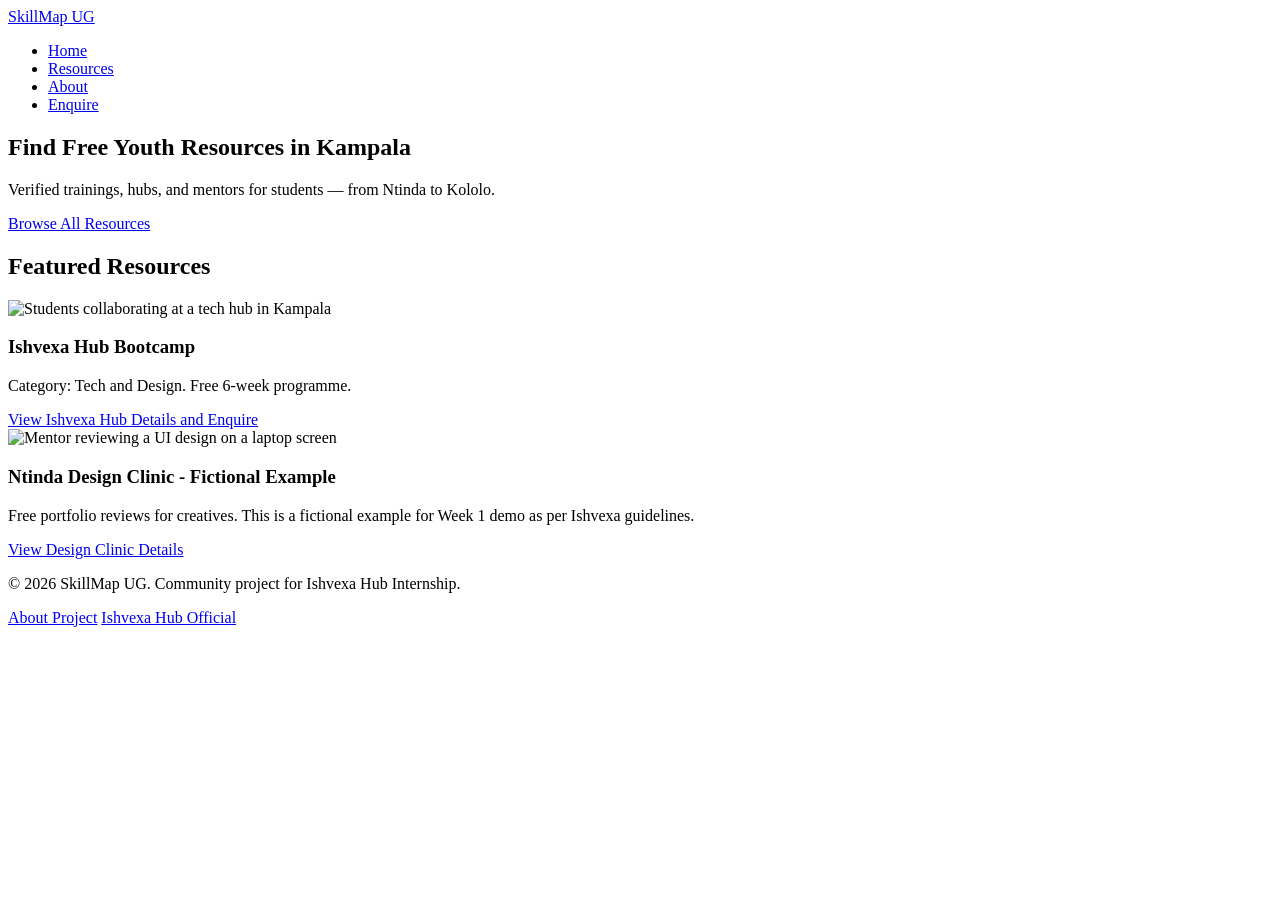
==== index.html @ 2cf6c888 "feat: Week 1 - semantic home page, README, wireframes, asset log" ====
<!DOCTYPE html>
<html lang="en">
<head>
  <meta charset="UTF-8">
  <meta name="viewport" content="width=device-width, initial-scale=1.0">
  <title>SkillMap UG - Free Youth Resources in Kampala</title>
</head>
<body>
  <header>
    <nav aria-label="Main Navigation">
      <a href="/">SkillMap UG</a>
      <ul>
        <li><a href="/">Home</a></li>
        <li><a href="#resources">Resources</a></li>
        <li><a href="about.html">About</a></li>
        <li><a href="enquire.html">Enquire</a></li>
      </ul>
    </nav>
  </header>

  <main>
    <section>
      <h1>Find Free Youth Resources in Kampala</h1>
      <p>Verified trainings, hubs, and mentors for students — from Ntinda to Kololo.</p>
      <a href="#resources">Browse All Resources</a>
    </section>

    <section id="resources">
      <h2>Featured Resources</h2>
      
      <article>
        <img src="assets/ishvexa-placeholder.jpg" alt="Students collaborating at a tech hub in Kampala">
        <h3>Ishvexa Hub Bootcamp</h3>
        <p>Category: Tech and Design. Free 6-week programme.</p>
        <a href="resources/ishvexa-hub.html">View Ishvexa Hub Details and Enquire</a>
      </article>

      <article>
        <img src="assets/design-clinic.jpg" alt="Mentor reviewing a UI design on a laptop screen">
        <h3>Ntinda Design Clinic - Fictional Example</h3>
        <p>Free portfolio reviews for creatives. This is a fictional example for Week 1 demo as per Ishvexa guidelines.</p>
        <a href="resources/design-clinic.html">View Design Clinic Details</a>
      </article>
    </section>
  </main>

  <footer>
    <p>&copy; 2026 SkillMap UG. Community project for Ishvexa Hub Internship.</p>
    <nav aria-label="Footer">
      <a href="about.html">About Project</a>
      <a href="https://ishvexa.com">Ishvexa Hub Official</a>
    </nav>
  </footer>
</body>
</html>
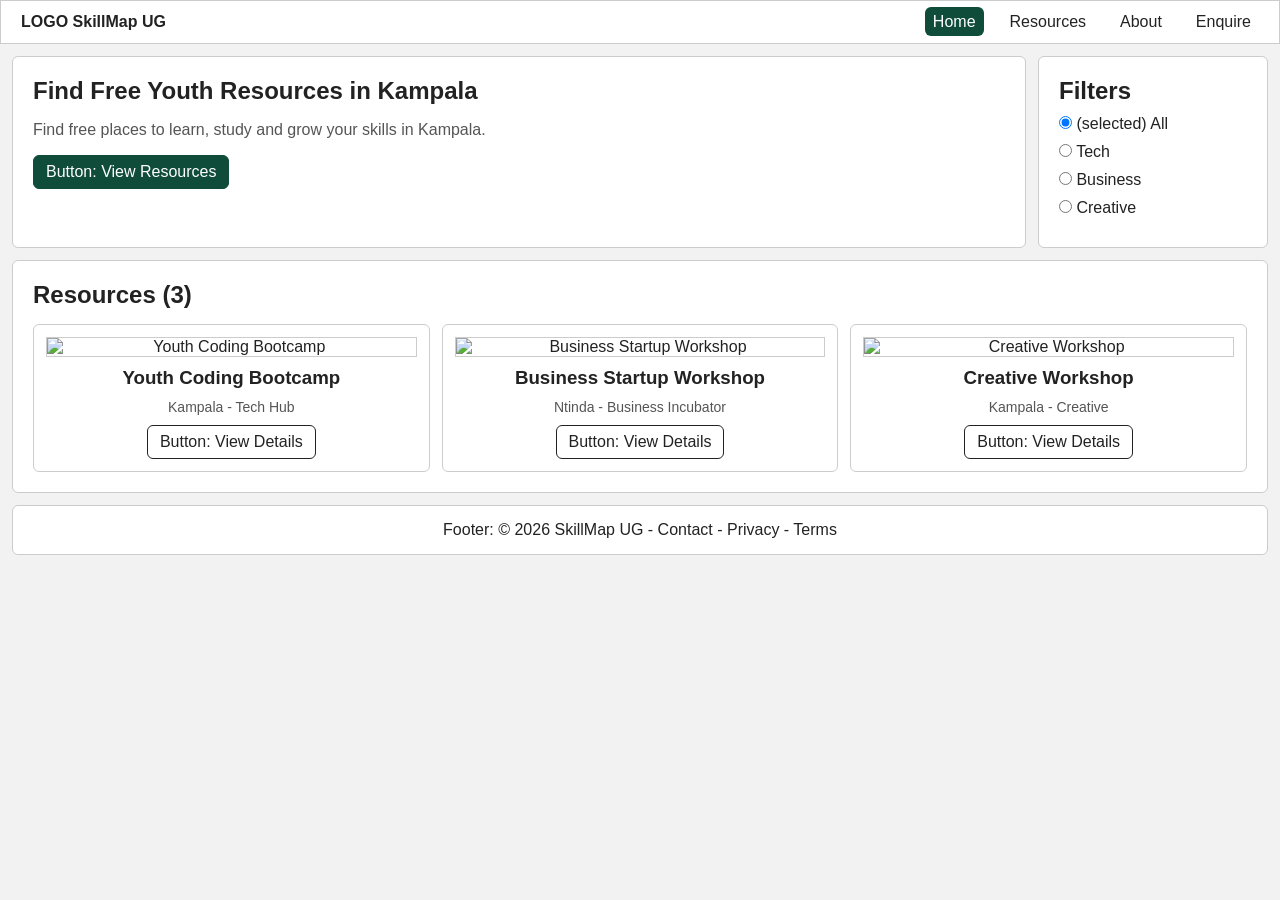
==== commit 94534bfc: "feat: Week 2 - build responsive pages to match wireframes" ====
--- a/index.html
+++ b/index.html
@@ -4,52 +4,89 @@
   <meta charset="UTF-8">
   <meta name="viewport" content="width=device-width, initial-scale=1.0">
   <title>SkillMap UG - Free Youth Resources in Kampala</title>
+  <link rel="stylesheet" href="style.css">
 </head>
 <body>
-  <header>
-    <nav aria-label="Main Navigation">
-      <a href="/">SkillMap UG</a>
+
+  <header class="header">
+    <a href="index.html" class="logo">LOGO SkillMap UG</a>
+    <nav class="nav" aria-label="Main Navigation">
       <ul>
-        <li><a href="/">Home</a></li>
+        <li><a href="index.html" class="active">Home</a></li>
         <li><a href="#resources">Resources</a></li>
         <li><a href="about.html">About</a></li>
         <li><a href="enquire.html">Enquire</a></li>
       </ul>
+      <button class="menu-btn" aria-label="Open menu">☰</button>
     </nav>
   </header>
 
-  <main>
-    <section>
+  <div class="page">
+    <section class="hero">
       <h1>Find Free Youth Resources in Kampala</h1>
-      <p>Verified trainings, hubs, and mentors for students — from Ntinda to Kololo.</p>
-      <a href="#resources">Browse All Resources</a>
+      <p>Find free places to learn, study and grow your skills in Kampala.</p>
+
+      <!-- From wireframe2 - search -->
+      <label class="search">
+        <input type="search" placeholder="Search resources...">
+      </label>
+
+      <!-- From wireframe2 - filter pills on mobile -->
+      <div class="pills">
+        <button class="pill active">All</button>
+        <button class="pill">Tech</button>
+        <button class="pill">Business</button>
+        <button class="pill">Creative</button>
+      </div>
+
+      <a href="#resources" class="btn btn-main">Button: View Resources</a>
     </section>
 
-    <section id="resources">
-      <h2>Featured Resources</h2>
-      
-      <article>
-        <img src="assets/ishvexa-placeholder.jpg" alt="Students collaborating at a tech hub in Kampala">
-        <h3>Ishvexa Hub Bootcamp</h3>
-        <p>Category: Tech and Design. Free 6-week programme.</p>
-        <a href="resources/ishvexa-hub.html">View Ishvexa Hub Details and Enquire</a>
-      </article>
+    <aside class="filters">
+      <h2>Filters</h2>
+      <label><input type="radio" name="filter" checked> (selected) All</label>
+      <label><input type="radio" name="filter"> Tech</label>
+      <label><input type="radio" name="filter"> Business</label>
+      <label><input type="radio" name="filter"> Creative</label>
+    </aside>
 
-      <article>
-        <img src="assets/design-clinic.jpg" alt="Mentor reviewing a UI design on a laptop screen">
-        <h3>Ntinda Design Clinic - Fictional Example</h3>
-        <p>Free portfolio reviews for creatives. This is a fictional example for Week 1 demo as per Ishvexa guidelines.</p>
-        <a href="resources/design-clinic.html">View Design Clinic Details</a>
-      </article>
+    <section class="resources" id="resources">
+      <h2>Resources (3)</h2>
+      <div class="cards">
+        <article class="card">
+          <img src="https://images.unsplash.com/photo-1517245386807-bb43f82c33c4?w=600" alt="Youth Coding Bootcamp">
+          <h3>Youth Coding Bootcamp</h3>
+          <p>Kampala - Tech Hub</p>
+          <a href="resources/ishvexa-hub.html" class="btn">Button: View Details</a>
+        </article>
+
+        <article class="card">
+          <img src="https://images.unsplash.com/photo-1521737604893-d14cc237f11d?w=600" alt="Business Startup Workshop">
+          <h3>Business Startup Workshop</h3>
+          <p>Ntinda - Business Incubator</p>
+          <a href="resources/ishvexa-hub.html" class="btn">Button: View Details</a>
+        </article>
+
+        <article class="card">
+          <img src="https://images.unsplash.com/photo-1498050108023-c5249f4df085?w=600" alt="Creative Workshop">
+          <h3>Creative Workshop</h3>
+          <p>Kampala - Creative</p>
+          <a href="resources/ishvexa-hub.html" class="btn">Button: View Details</a>
+        </article>
+      </div>
     </section>
-  </main>
 
-  <footer>
-    <p>&copy; 2026 SkillMap UG. Community project for Ishvexa Hub Internship.</p>
-    <nav aria-label="Footer">
-      <a href="about.html">About Project</a>
-      <a href="https://ishvexa.com">Ishvexa Hub Official</a>
-    </nav>
-  </footer>
+    <footer class="footer">
+      <p>Footer: © 2026 SkillMap UG - Contact - Privacy - Terms</p>
+    </footer>
+  </div>
+
+  <!-- From wireframe2 - bottom nav only shows on phone -->
+  <nav class="bottom-nav" aria-label="Mobile navigation">
+    <a href="index.html" class="active">⌂ Home</a>
+    <a href="#resources">🔖 Saved</a>
+    <a href="enquire.html">👤 Profile</a>
+  </nav>
+
 </body>
 </html>
--- a/style.css
+++ b/style.css
@@ -0,0 +1,94 @@
+/* SkillMap UG - Week 2 - wireframe1 desktop + wireframe2 mobile */
+:root {
+  --main: #0f4c3a;
+  --light: #eef5f1;
+  --bg: #f2f2f2;
+  --white: #fff;
+  --text: #222;
+  --line: #ccc;
+  --font: Arial, sans-serif;
+  --gap: 12px;
+  --padding: 20px;
+  --radius: 6px;
+  --border: 1px solid var(--line);
+  --focus: 2px solid #ff8c00;
+}
+
+* { margin: 0; padding: 0; box-sizing: border-box; }
+body { font-family: var(--font); background: var(--bg); color: var(--text); }
+a:focus, button:focus, input:focus { outline: var(--focus); outline-offset: 2px; }
+
+/* Desktop header - wireframe1 */
+.header {
+  background: var(--white);
+  border: var(--border);
+  padding: 12px var(--padding);
+  display: flex;
+  justify-content: space-between;
+  align-items: center;
+  max-width: 1440px;
+  margin: 0 auto;
+}
+.logo { font-weight: bold; text-decoration: none; color: var(--text); }
+.nav ul { list-style: none; display: flex; gap: 18px; }
+.nav a { text-decoration: none; color: var(--text); padding: 6px 8px; }
+.nav a.active { background: var(--main); color: white; border-radius: var(--radius); }
+.menu-btn { display: none; background: none; border: none; font-size: 22px; }
+
+/* Desktop layout - wireframe1 */
+.page {
+  max-width: 1440px; margin: 0 auto; padding: var(--gap);
+  display: grid;
+  grid-template-columns: 1fr 230px;
+  grid-template-areas: "hero filters" "resources resources" "footer footer";
+  gap: var(--gap);
+}
+.hero { grid-area: hero; background: var(--white); border: var(--border); padding: var(--padding); border-radius: var(--radius); }
+.hero p { margin: 12px 0; line-height: 1.6; color: #555; }
+.filters { grid-area: filters; background: var(--white); border: var(--border); padding: var(--padding); border-radius: var(--radius); }
+.filters label { display: block; margin: 10px 0; }
+.resources { grid-area: resources; background: var(--white); border: var(--border); padding: var(--padding); border-radius: var(--radius); }
+.cards { display: grid; grid-template-columns: 1fr 1fr 1fr; gap: var(--gap); margin-top: 15px; }
+.card { border: var(--border); padding: 12px; text-align: center; border-radius: var(--radius); }
+.card img { max-width: 100%; height: auto; display: block; border: var(--border); margin-bottom: 10px; }
+.card p { margin: 10px 0; color: #555; font-size: 14px; }
+.btn { display: inline-block; border: 1px solid var(--text); padding: 7px 12px; text-decoration: none; color: var(--text); background: var(--white); border-radius: var(--radius); }
+.btn-main { background: var(--main); color: white; border-color: var(--main); }
+.footer { grid-area: footer; background: var(--white); border: var(--border); text-align: center; padding: 15px; border-radius: var(--radius); }
+
+/* Search + pills - hidden on desktop, shown on phone (wireframe2) */
+.search { display: none; }
+.pills { display: none; }
+.bottom-nav { display: none; }
+
+/* 768px - tablet */
+@media (max-width: 768px) {
+  .page { grid-template-columns: 1fr; grid-template-areas: "hero" "filters" "resources" "footer"; }
+  .cards { grid-template-columns: 1fr 1fr; }
+}
+
+/* 360px - phone - wireframe2 */
+@media (max-width: 480px) {
+  .nav ul { display: none; } /* hide desktop nav, show hamburger like wireframe2 */
+  .menu-btn { display: block; }
+  .page { padding: 8px; }
+  .cards { grid-template-columns: 1fr; }
+  .hero, .filters, .resources { padding: 15px; }
+
+  /* show search + pills on phone */
+  .search { display: block; margin: 12px 0; }
+  .search input { width: 100%; padding: 10px; border: var(--border); border-radius: 20px; }
+  .pills { display: flex; gap: 8px; flex-wrap: wrap; margin: 10px 0; }
+  .pill { padding: 6px 12px; border: var(--border); background: var(--white); border-radius: 20px; }
+  .pill.active { background: var(--main); color: white; }
+
+  /* bottom nav on phone */
+  .bottom-nav {
+    display: flex; justify-content: space-around;
+    position: sticky; bottom: 0;
+    background: var(--white); border-top: var(--border);
+    padding: 10px 0;
+  }
+  .bottom-nav a { text-decoration: none; color: var(--text); font-size: 14px; }
+  .bottom-nav a.active { color: var(--main); font-weight: bold; }
+}
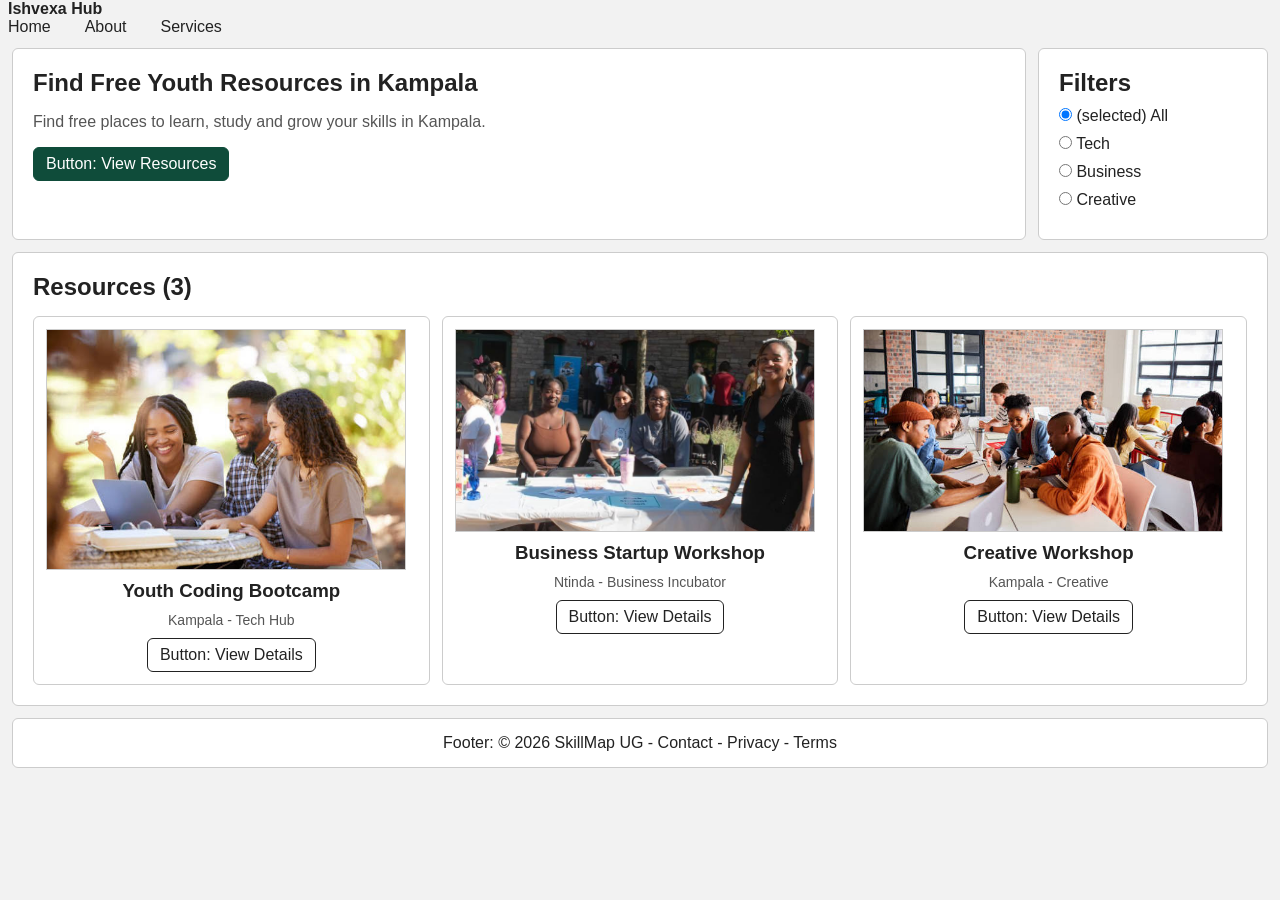
==== commit c8b4c80e: "Update resource pages and assets" ====
--- a/index.html
+++ b/index.html
@@ -8,19 +8,22 @@
 </head>
 <body>
 
-  <header class="header">
-    <a href="index.html" class="logo">LOGO SkillMap UG</a>
-    <nav class="nav" aria-label="Main Navigation">
-      <ul>
-        <li><a href="index.html" class="active">Home</a></li>
-        <li><a href="#resources">Resources</a></li>
-        <li><a href="about.html">About</a></li>
-        <li><a href="enquire.html">Enquire</a></li>
-      </ul>
-      <button class="menu-btn" aria-label="Open menu">☰</button>
-    </nav>
-  </header>
+  <header>
+  <nav class="nav" aria-label="Main navigation">
+    <a href="index.html" class="logo">Ishvexa Hub</a>
 
+    <button class="menu-btn" 
+  aria-expanded="false"
+  aria-controls="main-menu" 
+  aria-label="Open menu">☰ Menu</button>
+
+    <ul id="main-menu">
+      <li><a href="index.html" aria-current="page">Home</a></li>
+      <li><a href="about.html">About</a></li>
+      <li><a href="services.html">Services</a></li>
+    </ul>
+  </nav>
+</header>
   <div class="page">
     <section class="hero">
       <h1>Find Free Youth Resources in Kampala</h1>
@@ -54,21 +57,39 @@
       <h2>Resources (3)</h2>
       <div class="cards">
         <article class="card">
-          <img src="https://images.unsplash.com/photo-1517245386807-bb43f82c33c4?w=600" alt="Youth Coding Bootcamp">
+          <img
+            src="SkillMap-UG/assets/images/workshop.(jpeg)"
+            srcset="SkillMap-UG/assets/images/workshop.(jpeg) 360w, SkillMap-UG/assets/images/workshop.(jpeg) 768w, SkillMap-UG/assets/images/workshop.(jpeg) 1440w"
+            sizes="(max-width: 480px) 360px, (max-width: 768px) 768px, 1440px"
+            width="360"
+            height="240"
+            alt="Youth Coding Bootcamp">
           <h3>Youth Coding Bootcamp</h3>
           <p>Kampala - Tech Hub</p>
           <a href="resources/ishvexa-hub.html" class="btn">Button: View Details</a>
         </article>
 
         <article class="card">
-          <img src="https://images.unsplash.com/photo-1521737604893-d14cc237f11d?w=600" alt="Business Startup Workshop">
+          <img
+            src="SkillMap-UG/assets/images/businessskills.jpg"
+            srcset="SkillMap-UG/assets/images/businessskills.jpg 360w, SkillMap-UG/assets/images/businessskills.jpg 768w, SkillMap-UG/assets/images/businessskills.jpg 1440w"
+            sizes="(max-width: 480px) 360px, (max-width: 768px) 768px, 1440px"
+            width="360"
+            height="240"
+            alt="Business Startup Workshop">
           <h3>Business Startup Workshop</h3>
           <p>Ntinda - Business Incubator</p>
           <a href="resources/ishvexa-hub.html" class="btn">Button: View Details</a>
         </article>
 
         <article class="card">
-          <img src="https://images.unsplash.com/photo-1498050108023-c5249f4df085?w=600" alt="Creative Workshop">
+          <img
+            src="SkillMap-UG/assets/images/bootcamp.jpeg"
+            srcset="SkillMap-UG/assets/images/bootcamp.jpeg 360w, SkillMap-UG/assets/images/bootcamp.jpeg 768w, SkillMap-UG/assets/images/bootcamp.jpeg 1440w"
+            sizes="(max-width: 480px) 360px, (max-width: 768px) 768px, 1440px"
+            width="360"
+            height="240"
+            alt="Creative Workshop">
           <h3>Creative Workshop</h3>
           <p>Kampala - Creative</p>
           <a href="resources/ishvexa-hub.html" class="btn">Button: View Details</a>
@@ -87,6 +108,8 @@
     <a href="#resources">🔖 Saved</a>
     <a href="enquire.html">👤 Profile</a>
   </nav>
+  </nav>
 
+  <script src="script.js"></script>
 </body>
 </html>
--- a/style.css
+++ b/style.css
@@ -91,4 +91,26 @@
   }
   .bottom-nav a { text-decoration: none; color: var(--text); font-size: 14px; }
   .bottom-nav a.active { color: var(--main); font-weight: bold; }
+}.bottom-nav a { text-decoration: none; color: var(--text); font-size: 14px; }
+.bottom-nav a.active { color: var(--main); font-weight: 700; }
+} 
+/* closes @media 480px */
+
+/* === WEEK 2 - 4. MOBILE MENU === */
+.menu-btn{display:none; border:1px solid #ccc; background:#fff; padding:8px 12px; border-radius:6px; cursor:pointer}
+
+@media (max-width:768px){
+  .nav ul{display:none}
+  .nav ul.open{display:flex; flex-direction:column; position:absolute; top:60px; right:16px; background:#fff; padding:16px; border:1px solid #ddd; border-radius:8px; z-index:20}
+  .menu-btn{display:block}
+}
+
+/* === WEEK 2 - 5. ACCESSIBILITY === */
+a:focus-visible, button:focus-visible, input:focus-visible, textarea:focus-visible, select:focus-visible{
+  outline:3px solid #ff6b35;
+  outline-offset:2px;
+}
+@media (prefers-reduced-motion: reduce){
+  html{scroll-behavior:auto}
+  *{animation:none !important; transition:none !important}
 }
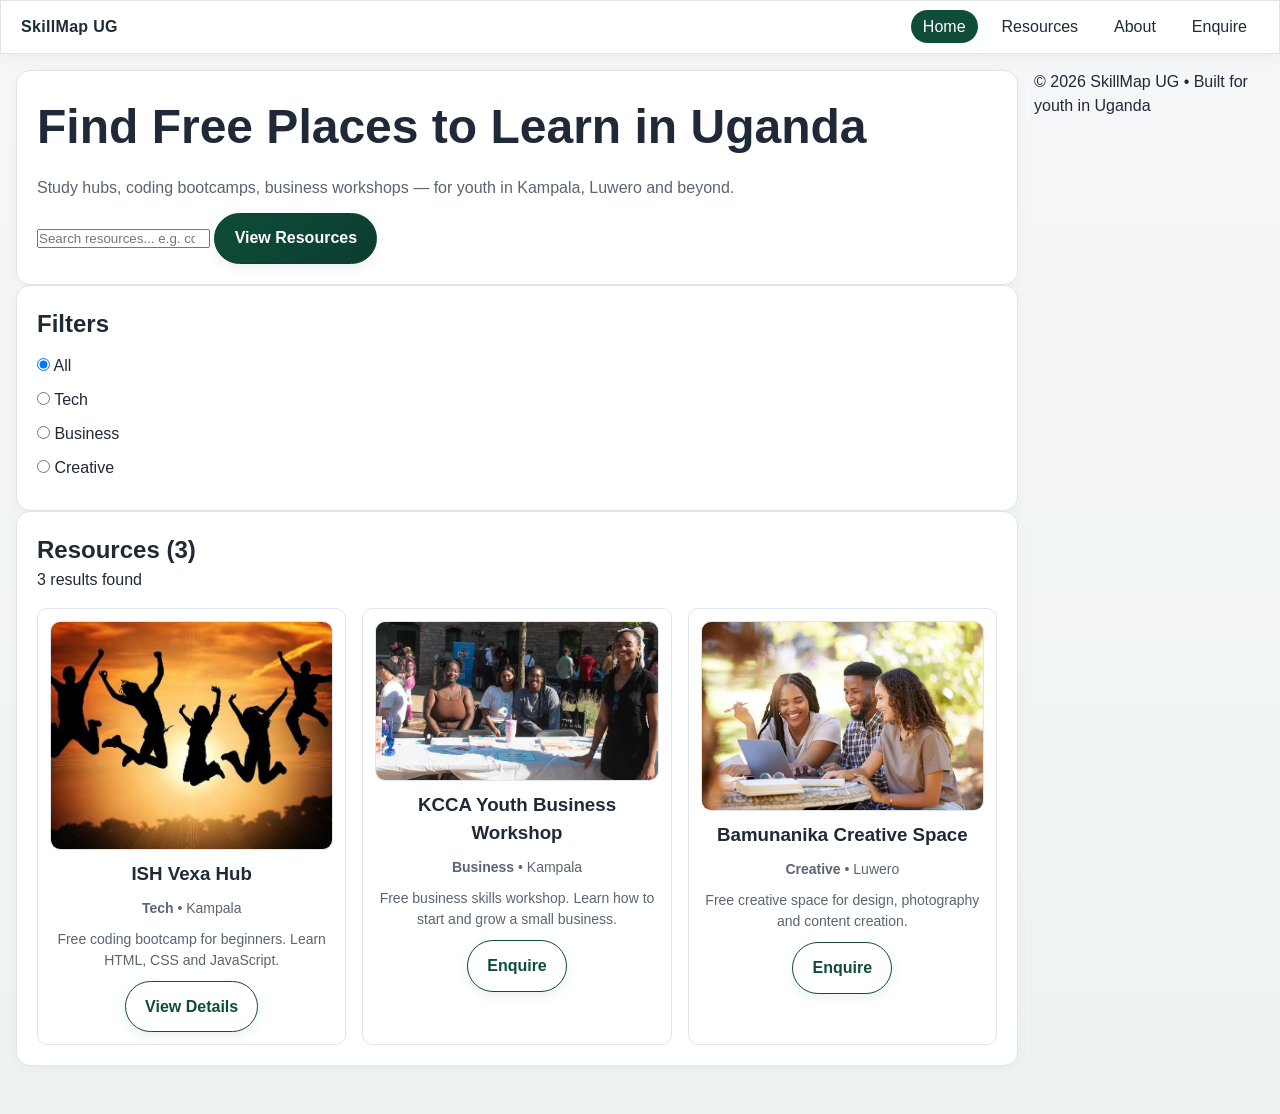
==== commit ef379ac0: "Week 3: Add working search and filter for resources" ====
--- a/index.html
+++ b/index.html
@@ -1,115 +1,89 @@
 <!DOCTYPE html>
 <html lang="en">
 <head>
-  <meta charset="UTF-8">
-  <meta name="viewport" content="width=device-width, initial-scale=1.0">
-  <title>SkillMap UG - Free Youth Resources in Kampala</title>
-  <link rel="stylesheet" href="style.css">
+<meta charset="UTF-8">
+<meta name="viewport" content="width=device-width, initial-scale=1.0">
+<title>SkillMap UG - Free Youth Resources</title>
+<link rel="stylesheet" href="style.css">
 </head>
 <body>
+  <header class="header">
+    <a href="index.html" class="logo">SkillMap UG</a>
+    <button class="menu-btn" aria-expanded="false" aria-controls="main-menu">Menu</button>
+    <nav class="nav" aria-label="Main Navigation">
+      <ul id="main-menu">
+        <li><a href="index.html" class="active" aria-current="page">Home</a></li>
+        <li><a href="index.html#resources">Resources</a></li>
+        <li><a href="about.html">About</a></li>
+        <li><a href="enquire.html">Enquire</a></li>
+      </ul>
+    </nav>
+  </header>
 
-  <header>
-  <nav class="nav" aria-label="Main navigation">
-    <a href="index.html" class="logo">Ishvexa Hub</a>
+<div class="page">
+  <main>
+    <section class="hero">
+      <h1>Find Free Places to Learn in Uganda</h1>
+      <p>Study hubs, coding bootcamps, business workshops — for youth in Kampala, Luwero and beyond.</p>
 
-    <button class="menu-btn" 
-  aria-expanded="false"
-  aria-controls="main-menu" 
-  aria-label="Open menu">☰ Menu</button>
+      <input type="search" id="search-input" placeholder="Search resources... e.g. coding">
 
-    <ul id="main-menu">
-      <li><a href="index.html" aria-current="page">Home</a></li>
-      <li><a href="about.html">About</a></li>
-      <li><a href="services.html">Services</a></li>
-    </ul>
-  </nav>
-</header>
-  <div class="page">
-    <section class="hero">
-      <h1>Find Free Youth Resources in Kampala</h1>
-      <p>Find free places to learn, study and grow your skills in Kampala.</p>
-
-      <!-- From wireframe2 - search -->
-      <label class="search">
-        <input type="search" placeholder="Search resources...">
-      </label>
-
-      <!-- From wireframe2 - filter pills on mobile -->
       <div class="pills">
-        <button class="pill active">All</button>
-        <button class="pill">Tech</button>
-        <button class="pill">Business</button>
-        <button class="pill">Creative</button>
+        <button class="pill active" data-filter="all">All</button>
+        <button class="pill" data-filter="tech">Tech</button>
+        <button class="pill" data-filter="business">Business</button>
+        <button class="pill" data-filter="creative">Creative</button>
       </div>
 
-      <a href="#resources" class="btn btn-main">Button: View Resources</a>
+      <a href="#resources" class="btn btn-main">View Resources</a>
     </section>
 
     <aside class="filters">
       <h2>Filters</h2>
-      <label><input type="radio" name="filter" checked> (selected) All</label>
-      <label><input type="radio" name="filter"> Tech</label>
-      <label><input type="radio" name="filter"> Business</label>
-      <label><input type="radio" name="filter"> Creative</label>
+      <label><input type="radio" name="filter" value="all" checked> All</label>
+      <label><input type="radio" name="filter" value="tech"> Tech</label>
+      <label><input type="radio" name="filter" value="business"> Business</label>
+      <label><input type="radio" name="filter" value="creative"> Creative</label>
     </aside>
 
     <section class="resources" id="resources">
       <h2>Resources (3)</h2>
+      <p id="result-count">3 results found</p>
+      <p id="no-results" hidden>No resources found. Try another filter or clear search.</p>
+
       <div class="cards">
-        <article class="card">
-          <img
-            src="SkillMap-UG/assets/images/workshop.(jpeg)"
-            srcset="SkillMap-UG/assets/images/workshop.(jpeg) 360w, SkillMap-UG/assets/images/workshop.(jpeg) 768w, SkillMap-UG/assets/images/workshop.(jpeg) 1440w"
-            sizes="(max-width: 480px) 360px, (max-width: 768px) 768px, 1440px"
-            width="360"
-            height="240"
-            alt="Youth Coding Bootcamp">
-          <h3>Youth Coding Bootcamp</h3>
-          <p>Kampala - Tech Hub</p>
-          <a href="resources/ishvexa-hub.html" class="btn">Button: View Details</a>
+        <article class="card" data-category="tech">
+          <img src="assets/ishvexa.jpg" alt="ISH Vexa Hub">
+          <h3>ISH Vexa Hub</h3>
+          <p><strong>Tech</strong> • Kampala</p>
+          <p>Free coding bootcamp for beginners. Learn HTML, CSS and JavaScript.</p>
+          <a href="resources/ishvexa-hub.html" class="btn">View Details</a>
         </article>
 
-        <article class="card">
-          <img
-            src="SkillMap-UG/assets/images/businessskills.jpg"
-            srcset="SkillMap-UG/assets/images/businessskills.jpg 360w, SkillMap-UG/assets/images/businessskills.jpg 768w, SkillMap-UG/assets/images/businessskills.jpg 1440w"
-            sizes="(max-width: 480px) 360px, (max-width: 768px) 768px, 1440px"
-            width="360"
-            height="240"
-            alt="Business Startup Workshop">
-          <h3>Business Startup Workshop</h3>
-          <p>Ntinda - Business Incubator</p>
-          <a href="resources/ishvexa-hub.html" class="btn">Button: View Details</a>
+        <article class="card" data-category="business">
+          <img src="assets/business.jpg" alt="Business Workshop">
+          <h3>KCCA Youth Business Workshop</h3>
+          <p><strong>Business</strong> • Kampala</p>
+          <p>Free business skills workshop. Learn how to start and grow a small business.</p>
+          <a href="enquire.html" class="btn">Enquire</a>
         </article>
 
-        <article class="card">
-          <img
-            src="SkillMap-UG/assets/images/bootcamp.jpeg"
-            srcset="SkillMap-UG/assets/images/bootcamp.jpeg 360w, SkillMap-UG/assets/images/bootcamp.jpeg 768w, SkillMap-UG/assets/images/bootcamp.jpeg 1440w"
-            sizes="(max-width: 480px) 360px, (max-width: 768px) 768px, 1440px"
-            width="360"
-            height="240"
-            alt="Creative Workshop">
-          <h3>Creative Workshop</h3>
-          <p>Kampala - Creative</p>
-          <a href="resources/ishvexa-hub.html" class="btn">Button: View Details</a>
+        <article class="card" data-category="creative">
+          <img src="assets/creative.jpg" alt="Creative Hub">
+          <h3>Bamunanika Creative Space</h3>
+          <p><strong>Creative</strong> • Luwero</p>
+          <p>Free creative space for design, photography and content creation.</p>
+          <a href="enquire.html" class="btn">Enquire</a>
         </article>
       </div>
     </section>
+  </main>
 
-    <footer class="footer">
-      <p>Footer: © 2026 SkillMap UG - Contact - Privacy - Terms</p>
-    </footer>
-  </div>
+  <footer>
+    <p>© 2026 SkillMap UG • Built for youth in Uganda</p>
+  </footer>
 
-  <!-- From wireframe2 - bottom nav only shows on phone -->
-  <nav class="bottom-nav" aria-label="Mobile navigation">
-    <a href="index.html" class="active">⌂ Home</a>
-    <a href="#resources">🔖 Saved</a>
-    <a href="enquire.html">👤 Profile</a>
-  </nav>
-  </nav>
-
-  <script src="script.js"></script>
+</div>
+<script src="script.js"></script>
 </body>
 </html>
--- a/style.css
+++ b/style.css
@@ -1,116 +1,262 @@
-/* SkillMap UG - Week 2 - wireframe1 desktop + wireframe2 mobile */
+/* SkillMap UG - wireframe desktop + mobile */
 :root {
   --main: #0f4c3a;
+  --main-dark: #0b3d30;
   --light: #eef5f1;
-  --bg: #f2f2f2;
+  --bg: #f3f4f6;
   --white: #fff;
-  --text: #222;
-  --line: #ccc;
+  --text: #1f2937;
+  --muted: #5a6472;
+  --line: #dfe5ea;
   --font: Arial, sans-serif;
-  --gap: 12px;
+  --gap: 16px;
   --padding: 20px;
-  --radius: 6px;
-  --border: 1px solid var(--line);
+  --radius: 14px;
+  --radius-sm: 10px;
   --focus: 2px solid #ff8c00;
 }
 
 * { margin: 0; padding: 0; box-sizing: border-box; }
-body { font-family: var(--font); background: var(--bg); color: var(--text); }
+body {
+  font-family: var(--font);
+  background: linear-gradient(180deg, #f6f7f8 0%, #edf3ef 100%);
+  color: var(--text);
+  line-height: 1.5;
+}
+a { text-decoration: none; }
 a:focus, button:focus, input:focus { outline: var(--focus); outline-offset: 2px; }
-
-/* Desktop header - wireframe1 */
+img { max-width: 100%; height: auto; display: block; }
+
 .header {
   background: var(--white);
-  border: var(--border);
-  padding: 12px var(--padding);
+  border: 1px solid var(--line);
+  box-shadow: 0 4px 16px rgba(15, 76, 58, 0.05);
+  position: sticky;
+  top: 0;
+  z-index: 30;
+  padding: 14px var(--padding);
   display: flex;
   justify-content: space-between;
   align-items: center;
   max-width: 1440px;
   margin: 0 auto;
 }
-.logo { font-weight: bold; text-decoration: none; color: var(--text); }
-.nav ul { list-style: none; display: flex; gap: 18px; }
-.nav a { text-decoration: none; color: var(--text); padding: 6px 8px; }
-.nav a.active { background: var(--main); color: white; border-radius: var(--radius); }
-.menu-btn { display: none; background: none; border: none; font-size: 22px; }
-
-/* Desktop layout - wireframe1 */
+.logo {
+  font-weight: 700;
+  color: var(--text);
+  letter-spacing: 0.02em;
+}
+.nav ul {
+  list-style: none;
+  display: flex;
+  gap: 12px;
+  align-items: center;
+}
+.nav a {
+  color: var(--text);
+  padding: 8px 12px;
+  border-radius: 999px;
+  transition: 0.2s ease;
+}
+.nav a:hover,
+.nav a:focus-visible {
+  background: var(--light);
+  color: var(--main);
+}
+.nav a.active {
+  background: var(--main);
+  color: var(--white);
+}
+.menu-btn {
+  display: none;
+  background: var(--white);
+  border: 1px solid var(--line);
+  color: var(--text);
+  font-size: 22px;
+  border-radius: 10px;
+  padding: 8px 12px;
+  cursor: pointer;
+}
+
 .page {
-  max-width: 1440px; margin: 0 auto; padding: var(--gap);
+  max-width: 1440px;
+  margin: 0 auto;
+  padding: var(--gap);
   display: grid;
   grid-template-columns: 1fr 230px;
   grid-template-areas: "hero filters" "resources resources" "footer footer";
   gap: var(--gap);
 }
-.hero { grid-area: hero; background: var(--white); border: var(--border); padding: var(--padding); border-radius: var(--radius); }
-.hero p { margin: 12px 0; line-height: 1.6; color: #555; }
-.filters { grid-area: filters; background: var(--white); border: var(--border); padding: var(--padding); border-radius: var(--radius); }
-.filters label { display: block; margin: 10px 0; }
-.resources { grid-area: resources; background: var(--white); border: var(--border); padding: var(--padding); border-radius: var(--radius); }
-.cards { display: grid; grid-template-columns: 1fr 1fr 1fr; gap: var(--gap); margin-top: 15px; }
-.card { border: var(--border); padding: 12px; text-align: center; border-radius: var(--radius); }
-.card img { max-width: 100%; height: auto; display: block; border: var(--border); margin-bottom: 10px; }
-.card p { margin: 10px 0; color: #555; font-size: 14px; }
-.btn { display: inline-block; border: 1px solid var(--text); padding: 7px 12px; text-decoration: none; color: var(--text); background: var(--white); border-radius: var(--radius); }
-.btn-main { background: var(--main); color: white; border-color: var(--main); }
-.footer { grid-area: footer; background: var(--white); border: var(--border); text-align: center; padding: 15px; border-radius: var(--radius); }
-
-/* Search + pills - hidden on desktop, shown on phone (wireframe2) */
+.hero,
+.filters,
+.resources,
+.footer {
+  background: var(--white);
+  border: 1px solid var(--line);
+  border-radius: var(--radius);
+  box-shadow: 0 4px 14px rgba(17, 24, 39, 0.03);
+}
+.hero { grid-area: hero; padding: var(--padding); }
+.hero h1 { margin-bottom: 10px; font-size: clamp(2rem, 4vw, 3rem); }
+.hero p { margin: 12px 0; color: var(--muted); line-height: 1.6; }
+.filters {
+  grid-area: filters;
+  padding: var(--padding);
+}
+.filters h2 { margin-bottom: 12px; }
+.filters label {
+  display: block;
+  margin: 10px 0;
+  color: var(--text);
+}
+.resources {
+  grid-area: resources;
+  padding: var(--padding);
+}
+.cards {
+  display: grid;
+  grid-template-columns: repeat(3, minmax(0, 1fr));
+  gap: var(--gap);
+  margin-top: 16px;
+}
+.card {
+  border: 1px solid var(--line);
+  background: #fff;
+  border-radius: var(--radius-sm);
+  padding: 12px;
+  text-align: center;
+}
+.card img {
+  border-radius: 10px;
+  border: 1px solid var(--line);
+  margin: 0 auto 10px;
+}
+.card h3 { margin-bottom: 8px; }
+.card p { margin: 10px 0; color: var(--muted); font-size: 14px; }
+
+.btn, button.btn {
+  display: inline-flex;
+  align-items: center;
+  justify-content: center;
+  gap: 8px;
+  border: 1px solid var(--main);
+  background: var(--white);
+  color: var(--main);
+  padding: 0.8rem 1.2rem;
+  border-radius: 999px;
+  font-weight: 700;
+  text-decoration: none;
+  cursor: pointer;
+  transition: transform 0.18s ease, box-shadow 0.18s ease, background 0.18s ease;
+  box-shadow: 0 4px 12px rgba(15, 76, 58, 0.08);
+}
+.btn:hover,
+button.btn:hover,
+.btn:focus-visible,
+button.btn:focus-visible {
+  transform: translateY(-1px);
+  box-shadow: 0 8px 18px rgba(15, 76, 58, 0.12);
+}
+.btn-main,
+button.btn-main {
+  background: linear-gradient(135deg, var(--main) 0%, var(--main-dark) 100%);
+  color: var(--white);
+  border-color: var(--main-dark);
+}
+.btn-main:hover,
+button.btn-main:hover,
+.btn-main:focus-visible,
+button.btn-main:focus-visible {
+  background: linear-gradient(135deg, var(--main-dark) 0%, var(--main) 100%);
+}
+.footer {
+  grid-area: footer;
+  text-align: center;
+  padding: 18px;
+  margin-top: 4px;
+}
+
 .search { display: none; }
 .pills { display: none; }
 .bottom-nav { display: none; }
 
-/* 768px - tablet */
 @media (max-width: 768px) {
   .page { grid-template-columns: 1fr; grid-template-areas: "hero" "filters" "resources" "footer"; }
   .cards { grid-template-columns: 1fr 1fr; }
 }
 
-/* 360px - phone - wireframe2 */
 @media (max-width: 480px) {
-  .nav ul { display: none; } /* hide desktop nav, show hamburger like wireframe2 */
+  .nav ul { display: none; }
+  .nav ul.open {
+    display: flex;
+    flex-direction: column;
+    position: absolute;
+    top: calc(100% + 8px);
+    right: var(--padding);
+    background: var(--white);
+    padding: 16px;
+    border: 1px solid var(--line);
+    border-radius: 12px;
+    z-index: 20;
+    min-width: 180px;
+    box-shadow: 0 12px 24px rgba(15, 76, 58, 0.08);
+  }
   .menu-btn { display: block; }
   .page { padding: 8px; }
   .cards { grid-template-columns: 1fr; }
   .hero, .filters, .resources { padding: 15px; }
-
-  /* show search + pills on phone */
   .search { display: block; margin: 12px 0; }
-  .search input { width: 100%; padding: 10px; border: var(--border); border-radius: 20px; }
-  .pills { display: flex; gap: 8px; flex-wrap: wrap; margin: 10px 0; }
-  .pill { padding: 6px 12px; border: var(--border); background: var(--white); border-radius: 20px; }
-  .pill.active { background: var(--main); color: white; }
-
-  /* bottom nav on phone */
+  .search input {
+    width: 100%;
+    padding: 10px 12px;
+    border: 1px solid var(--line);
+    border-radius: 999px;
+  }
+  .pills {
+    display: flex;
+    gap: 8px;
+    flex-wrap: wrap;
+    margin: 10px 0 16px;
+  }
+  .pill {
+    padding: 7px 12px;
+    border: 1px solid var(--line);
+    background: var(--white);
+    border-radius: 999px;
+    color: var(--text);
+    cursor: pointer;
+  }
+  .pill.active {
+    background: var(--main);
+    color: var(--white);
+    border-color: var(--main);
+  }
   .bottom-nav {
-    display: flex; justify-content: space-around;
-    position: sticky; bottom: 0;
-    background: var(--white); border-top: var(--border);
+    display: flex;
+    justify-content: space-around;
+    position: sticky;
+    bottom: 0;
+    background: var(--white);
+    border-top: 1px solid var(--line);
     padding: 10px 0;
-  }
-  .bottom-nav a { text-decoration: none; color: var(--text); font-size: 14px; }
-  .bottom-nav a.active { color: var(--main); font-weight: bold; }
-}.bottom-nav a { text-decoration: none; color: var(--text); font-size: 14px; }
-.bottom-nav a.active { color: var(--main); font-weight: 700; }
-} 
-/* closes @media 480px */
-
-/* === WEEK 2 - 4. MOBILE MENU === */
-.menu-btn{display:none; border:1px solid #ccc; background:#fff; padding:8px 12px; border-radius:6px; cursor:pointer}
-
-@media (max-width:768px){
-  .nav ul{display:none}
-  .nav ul.open{display:flex; flex-direction:column; position:absolute; top:60px; right:16px; background:#fff; padding:16px; border:1px solid #ddd; border-radius:8px; z-index:20}
-  .menu-btn{display:block}
-}
-
-/* === WEEK 2 - 5. ACCESSIBILITY === */
-a:focus-visible, button:focus-visible, input:focus-visible, textarea:focus-visible, select:focus-visible{
-  outline:3px solid #ff6b35;
-  outline-offset:2px;
-}
-@media (prefers-reduced-motion: reduce){
-  html{scroll-behavior:auto}
-  *{animation:none !important; transition:none !important}
+    z-index: 10;
+  }
+  .bottom-nav a {
+    color: var(--text);
+    font-size: 14px;
+    text-decoration: none;
+  }
+  .bottom-nav a.active {
+    color: var(--main);
+    font-weight: 700;
+  }
+}
+
+a:focus-visible, button:focus-visible, input:focus-visible, textarea:focus-visible, select:focus-visible {
+  outline: 3px solid #ff6b35;
+  outline-offset: 2px;
+}
+@media (prefers-reduced-motion: reduce) {
+  html { scroll-behavior: auto; }
+  * { animation: none !important; transition: none !important; }
 }
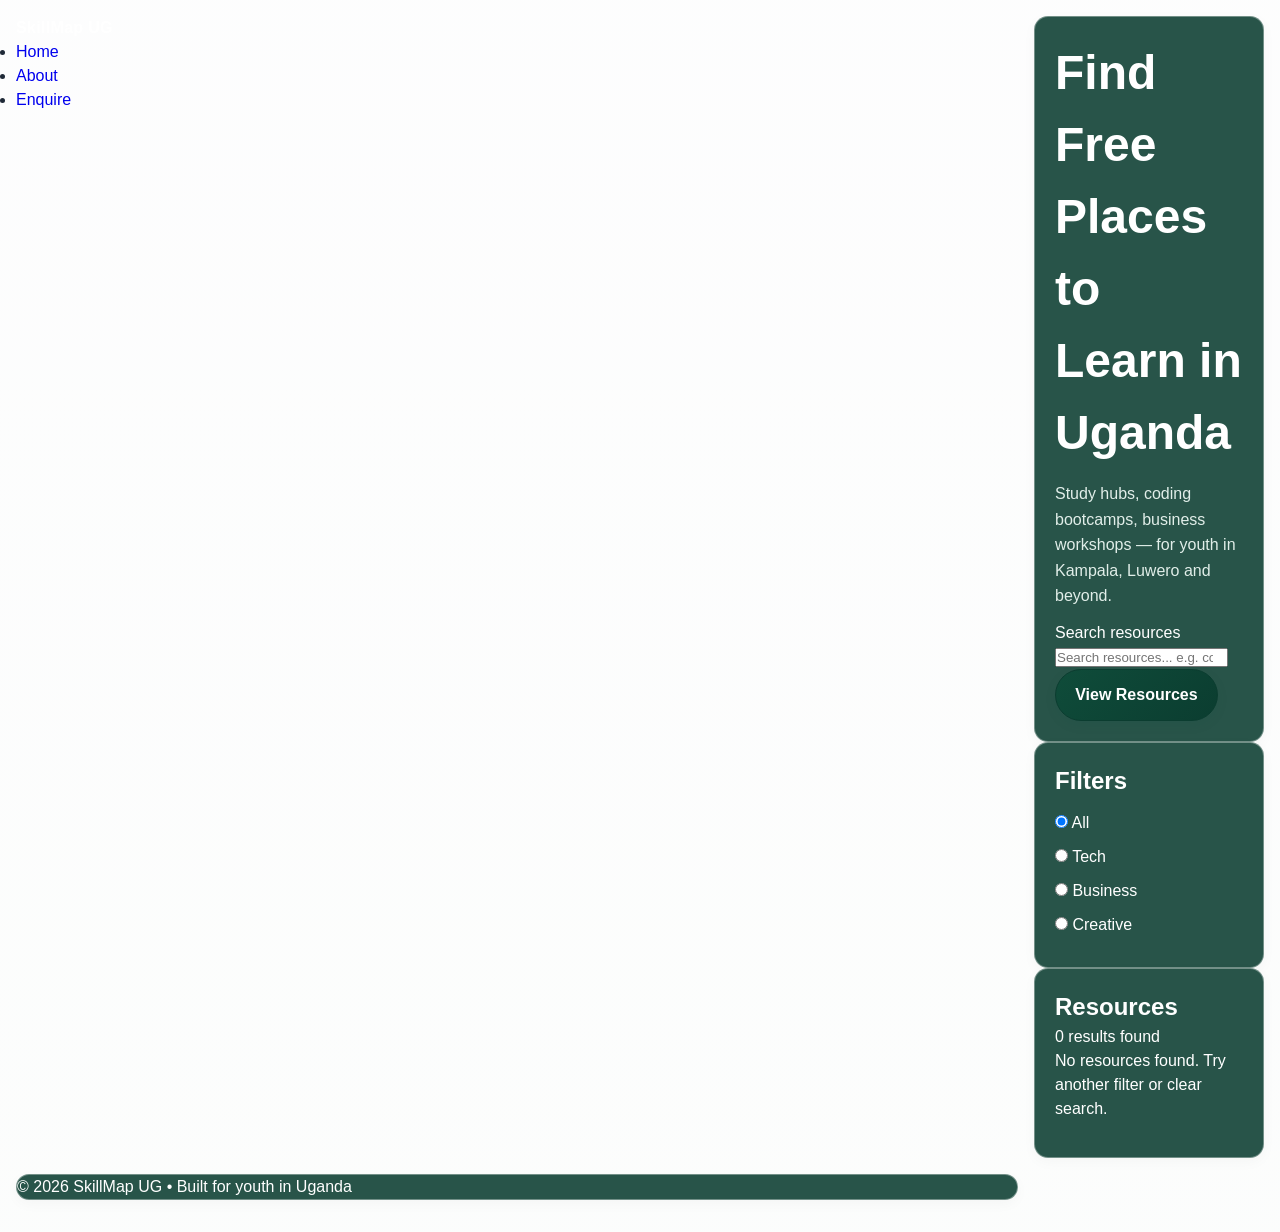
==== commit c33c1c8c: "Week 3: Full pages - data separate, empty/error states, accessible enquire demo" ====
--- a/index.html
+++ b/index.html
@@ -7,25 +7,26 @@
 <link rel="stylesheet" href="style.css">
 </head>
 <body>
-  <header class="header">
+<div class="page">
+
+  <header>
     <a href="index.html" class="logo">SkillMap UG</a>
     <button class="menu-btn" aria-expanded="false" aria-controls="main-menu">Menu</button>
-    <nav class="nav" aria-label="Main Navigation">
+    <nav>
       <ul id="main-menu">
-        <li><a href="index.html" class="active" aria-current="page">Home</a></li>
-        <li><a href="index.html#resources">Resources</a></li>
+        <li><a href="index.html">Home</a></li>
         <li><a href="about.html">About</a></li>
         <li><a href="enquire.html">Enquire</a></li>
       </ul>
     </nav>
   </header>
 
-<div class="page">
   <main>
     <section class="hero">
       <h1>Find Free Places to Learn in Uganda</h1>
       <p>Study hubs, coding bootcamps, business workshops — for youth in Kampala, Luwero and beyond.</p>
 
+      <label for="search-input" class="visually-hidden">Search resources</label>
       <input type="search" id="search-input" placeholder="Search resources... e.g. coding">
 
       <div class="pills">
@@ -47,34 +48,12 @@
     </aside>
 
     <section class="resources" id="resources">
-      <h2>Resources (3)</h2>
-      <p id="result-count">3 results found</p>
+      <h2>Resources</h2>
+      <p id="result-count" aria-live="polite">3 results found</p>
       <p id="no-results" hidden>No resources found. Try another filter or clear search.</p>
 
       <div class="cards">
-        <article class="card" data-category="tech">
-          <img src="assets/ishvexa.jpg" alt="ISH Vexa Hub">
-          <h3>ISH Vexa Hub</h3>
-          <p><strong>Tech</strong> • Kampala</p>
-          <p>Free coding bootcamp for beginners. Learn HTML, CSS and JavaScript.</p>
-          <a href="resources/ishvexa-hub.html" class="btn">View Details</a>
-        </article>
-
-        <article class="card" data-category="business">
-          <img src="assets/business.jpg" alt="Business Workshop">
-          <h3>KCCA Youth Business Workshop</h3>
-          <p><strong>Business</strong> • Kampala</p>
-          <p>Free business skills workshop. Learn how to start and grow a small business.</p>
-          <a href="enquire.html" class="btn">Enquire</a>
-        </article>
-
-        <article class="card" data-category="creative">
-          <img src="assets/creative.jpg" alt="Creative Hub">
-          <h3>Bamunanika Creative Space</h3>
-          <p><strong>Creative</strong> • Luwero</p>
-          <p>Free creative space for design, photography and content creation.</p>
-          <a href="enquire.html" class="btn">Enquire</a>
-        </article>
+        <!-- Cards are rendered by script.js from sample data -->
       </div>
     </section>
   </main>
--- a/style.css
+++ b/style.css
@@ -19,7 +19,7 @@
 * { margin: 0; padding: 0; box-sizing: border-box; }
 body {
   font-family: var(--font);
-  background: linear-gradient(180deg, #f6f7f8 0%, #edf3ef 100%);
+  background: linear-gradient(rgba(243, 244, 246, 0.18), rgba(237, 243, 239, 0.18)), url("assets/background.jpg") center / cover fixed;
   color: var(--text);
   line-height: 1.5;
 }
@@ -28,8 +28,8 @@
 img { max-width: 100%; height: auto; display: block; }
 
 .header {
-  background: var(--white);
-  border: 1px solid var(--line);
+  background: rgba(11, 61, 48, 0.9);
+  border: 1px solid rgba(255, 255, 255, 0.35);
   box-shadow: 0 4px 16px rgba(15, 76, 58, 0.05);
   position: sticky;
   top: 0;
@@ -43,7 +43,7 @@
 }
 .logo {
   font-weight: 700;
-  color: var(--text);
+  color: var(--white);
   letter-spacing: 0.02em;
 }
 .nav ul {
@@ -53,7 +53,7 @@
   align-items: center;
 }
 .nav a {
-  color: var(--text);
+  color: var(--white);
   padding: 8px 12px;
   border-radius: 999px;
   transition: 0.2s ease;
@@ -64,8 +64,8 @@
   color: var(--main);
 }
 .nav a.active {
-  background: var(--main);
-  color: var(--white);
+  background: #d8f3dc;
+  color: var(--main-dark);
 }
 .menu-btn {
   display: none;
@@ -90,15 +90,17 @@
 .hero,
 .filters,
 .resources,
-.footer {
-  background: var(--white);
-  border: 1px solid var(--line);
+.footer,
+.page > footer {
+  background: rgba(11, 61, 48, 0.88);
+  border: 1px solid rgba(255, 255, 255, 0.35);
   border-radius: var(--radius);
   box-shadow: 0 4px 14px rgba(17, 24, 39, 0.03);
+  color: var(--white);
 }
 .hero { grid-area: hero; padding: var(--padding); }
 .hero h1 { margin-bottom: 10px; font-size: clamp(2rem, 4vw, 3rem); }
-.hero p { margin: 12px 0; color: var(--muted); line-height: 1.6; }
+.hero p { margin: 12px 0; color: #e1eee9; line-height: 1.6; }
 .filters {
   grid-area: filters;
   padding: var(--padding);
@@ -107,7 +109,7 @@
 .filters label {
   display: block;
   margin: 10px 0;
-  color: var(--text);
+  color: var(--white);
 }
 .resources {
   grid-area: resources;
@@ -120,11 +122,12 @@
   margin-top: 16px;
 }
 .card {
-  border: 1px solid var(--line);
-  background: #fff;
+  border: 1px solid rgba(255, 255, 255, 0.35);
+  background: rgba(5, 39, 31, 0.68);
   border-radius: var(--radius-sm);
   padding: 12px;
   text-align: center;
+  color: var(--white);
 }
 .card img {
   border-radius: 10px;
@@ -132,7 +135,7 @@
   margin: 0 auto 10px;
 }
 .card h3 { margin-bottom: 8px; }
-.card p { margin: 10px 0; color: var(--muted); font-size: 14px; }
+.card p { margin: 10px 0; color: #e1eee9; font-size: 14px; }
 
 .btn, button.btn {
   display: inline-flex;
@@ -201,6 +204,7 @@
     min-width: 180px;
     box-shadow: 0 12px 24px rgba(15, 76, 58, 0.08);
   }
+  .nav ul.open a { color: var(--text); }
   .menu-btn { display: block; }
   .page { padding: 8px; }
   .cards { grid-template-columns: 1fr; }
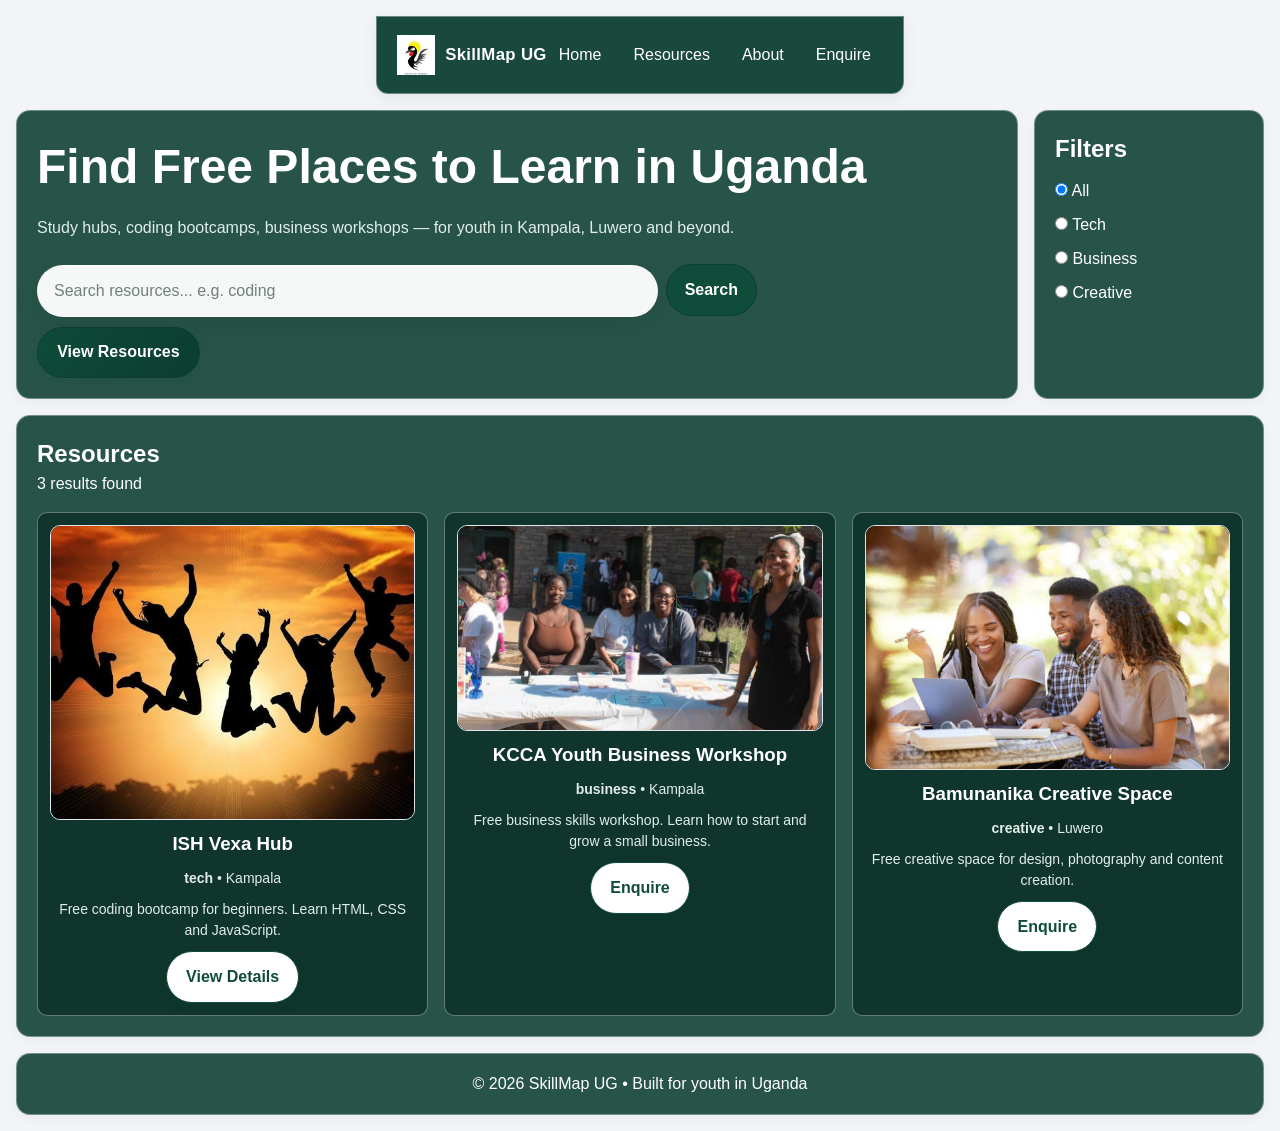
==== commit 432fd7e7: "Add SkillMap site updates and slideshow" ====
--- a/index.html
+++ b/index.html
@@ -4,17 +4,24 @@
 <meta charset="UTF-8">
 <meta name="viewport" content="width=device-width, initial-scale=1.0">
 <title>SkillMap UG - Free Youth Resources</title>
-<link rel="stylesheet" href="style.css">
+<link rel="stylesheet" href="style-wireframe.css">
+<link rel="stylesheet" href="background-slideshow.css">
 </head>
 <body>
+<div class="background-slideshow" aria-hidden="true">
+  <div class="background-slide"></div>
+  <div class="background-slide"></div>
+  <div class="background-slide"></div>
+</div>
 <div class="page">
 
   <header>
-    <a href="index.html" class="logo">SkillMap UG</a>
+    <a href="index.html" class="logo"><img src="assets/skillmaplogo.jpg" alt=""><span>SkillMap UG</span></a>
     <button class="menu-btn" aria-expanded="false" aria-controls="main-menu">Menu</button>
     <nav>
       <ul id="main-menu">
         <li><a href="index.html">Home</a></li>
+        <li><a href="index.html#resources">Resources</a></li>
         <li><a href="about.html">About</a></li>
         <li><a href="enquire.html">Enquire</a></li>
       </ul>
@@ -26,8 +33,12 @@
       <h1>Find Free Places to Learn in Uganda</h1>
       <p>Study hubs, coding bootcamps, business workshops — for youth in Kampala, Luwero and beyond.</p>
 
-      <label for="search-input" class="visually-hidden">Search resources</label>
-      <input type="search" id="search-input" placeholder="Search resources... e.g. coding">
+      <form class="search-box" role="search" id="resource-search">
+        <label for="search-input" class="visually-hidden">Search resources</label>
+        <input type="search" id="search-input" placeholder="Search resources... e.g. coding" autocomplete="off" aria-describedby="search-hint">
+        <button type="submit" class="search-submit">Search</button>
+      </form>
+      <p id="search-hint" class="visually-hidden">Search by name, category, location or description.</p>
 
       <div class="pills">
         <button class="pill active" data-filter="all">All</button>
--- a/style-wireframe.css
+++ b/style-wireframe.css
@@ -0,0 +1,16 @@
+:root{--main:#0f4c3a;--main-dark:#0b3d30;--light:#eef5f1;--white:#fff;--text:#1f2937;--line:#dfe5ea;--gap:16px;--padding:20px;--radius:14px}*{box-sizing:border-box;margin:0;padding:0}html{scroll-behavior:smooth}body{font-family:Arial,sans-serif;color:var(--text);line-height:1.5;background:linear-gradient(rgba(243,244,246,.18),rgba(237,243,239,.18)),url("assets/background.jpg") center/cover fixed}a{text-decoration:none}img{max-width:100%;height:auto;display:block}button,input,textarea,select{font:inherit}a:focus-visible,button:focus-visible,input:focus-visible,textarea:focus-visible,select:focus-visible{outline:3px solid #ff6b35;outline-offset:2px}
+header{grid-area:header;max-width:1440px;margin:0 auto;padding:14px var(--padding);position:sticky;top:0;z-index:30;display:flex;align-items:center;justify-content:space-between;background:rgba(11,61,48,.94);border:1px solid rgba(255,255,255,.35);border-bottom-left-radius:12px;border-bottom-right-radius:12px;box-shadow:0 4px 16px rgba(15,76,58,.08)}.logo{color:var(--white);font-weight:700;letter-spacing:.02em}header nav ul{display:flex;align-items:center;gap:8px;list-style:none}header nav a{display:block;color:var(--white);padding:8px 12px;border-radius:999px}header nav a:hover,header nav a:focus-visible{background:var(--light);color:var(--main)}.menu-btn{display:none;border:1px solid var(--line);border-radius:10px;padding:8px 12px;background:var(--white);color:var(--text);cursor:pointer}
+.page{max-width:1440px;margin:0 auto;padding:var(--gap);display:grid;grid-template-columns:minmax(0,1fr) 230px;grid-template-areas:"header header" "hero filters" "resources resources" "footer footer";gap:var(--gap)}.page>main{display:contents}.hero,.filters,.resources,.page>footer{color:var(--white);background:rgba(11,61,48,.88);border:1px solid rgba(255,255,255,.35);border-radius:var(--radius);box-shadow:0 4px 14px rgba(17,24,39,.04)}.hero{grid-area:hero;padding:var(--padding)}.hero h1{margin-bottom:10px;font-size:clamp(2rem,4vw,3rem)}.hero p{margin:12px 0;color:#e1eee9;line-height:1.6}.filters{grid-area:filters;padding:var(--padding)}.filters h2{margin-bottom:12px}.filters label{display:block;margin:10px 0;color:var(--white)}.resources{grid-area:resources;padding:var(--padding)}.cards{display:grid;grid-template-columns:repeat(3,minmax(0,1fr));gap:var(--gap);margin-top:16px}.card{padding:12px;text-align:center;color:var(--white);background:rgba(5,39,31,.68);border:1px solid rgba(255,255,255,.35);border-radius:10px}.card img{margin:0 auto 10px;border:1px solid var(--line);border-radius:10px}.card h3{margin-bottom:8px}.card p{margin:10px 0;color:#e1eee9;font-size:14px}.page>footer{grid-area:footer;padding:18px;text-align:center}
+.btn,button.btn{display:inline-flex;align-items:center;justify-content:center;gap:8px;padding:.8rem 1.2rem;border:1px solid var(--main);border-radius:999px;background:var(--white);color:var(--main);font-weight:700;cursor:pointer;box-shadow:0 4px 12px rgba(15,76,58,.08);transition:.18s ease}.btn:hover,button.btn:hover{transform:translateY(-1px);box-shadow:0 8px 18px rgba(15,76,58,.12)}.btn-main,button.btn-main{background:linear-gradient(135deg,var(--main),var(--main-dark));color:var(--white);border-color:var(--main-dark)}
+.search-box{position:relative;max-width:720px}.search-icon{position:absolute;left:17px;top:27px;width:20px;height:20px;color:var(--main);transform:translateY(-50%);z-index:2;pointer-events:none}.search-box #search-input{width:100%;height:52px;margin:12px 0 10px;padding:0 82px 0 48px;border:1px solid rgba(255,255,255,.48);border-radius:999px;background:rgba(255,255,255,.96);color:#17231f;font-size:16px;box-shadow:0 8px 24px rgba(6,48,37,.12);appearance:none}.search-box #search-input::-webkit-search-cancel-button{display:none}.search-box #search-input::placeholder{color:#718078}.search-box #search-input:focus{border-color:#ff8c00;background:#fff;box-shadow:0 0 0 4px rgba(255,140,0,.18),0 10px 28px rgba(6,48,37,.16);outline:none}.search-shortcut{position:absolute;right:16px;top:27px;min-width:27px;height:27px;display:grid;place-items:center;transform:translateY(-50%);border:1px solid #d7dfdb;border-bottom-width:3px;border-radius:7px;background:#f4f7f5;color:#66736d;font:700 13px/1 Arial,sans-serif;pointer-events:none}.search-clear{position:absolute;right:12px;top:27px;width:34px;height:34px;padding:7px;transform:translateY(-50%);border:0;border-radius:50%;background:#edf3f0;color:#405149;cursor:pointer;z-index:3}.search-clear:not([hidden])+.search-shortcut{display:none}.search-clear:hover{background:#dde8e3}.search-clear svg{width:100%;height:100%}
+.pills,.bottom-nav{display:none}.visually-hidden{position:absolute!important;width:1px!important;height:1px!important;padding:0!important;margin:-1px!important;overflow:hidden!important;clip:rect(0,0,0,0)!important;white-space:nowrap!important;border:0!important}#no-results{margin-top:12px}
+@media(max-width:768px){.page{grid-template-columns:1fr;grid-template-areas:"header" "hero" "filters" "resources" "footer"}.cards{grid-template-columns:repeat(2,minmax(0,1fr))}}
+@media(max-width:480px){header{position:relative}header nav ul{display:none}header nav ul.open{position:absolute;top:calc(100% + 8px);right:20px;min-width:180px;display:flex;flex-direction:column;align-items:stretch;padding:12px;background:var(--white);border:1px solid var(--line);border-radius:12px;box-shadow:0 12px 24px rgba(15,76,58,.12)}header nav ul.open a{color:var(--text)}.menu-btn{display:block}.page{padding:8px}.cards{grid-template-columns:1fr}.hero,.filters,.resources{padding:15px}.search-box,#search-hint{display:block}.pills{display:flex;flex-wrap:wrap;gap:8px;margin:10px 0 16px}.pill{padding:7px 12px;border:1px solid var(--line);border-radius:999px;background:var(--white);color:var(--text);cursor:pointer}.pill.active{background:var(--main);color:var(--white);border-color:var(--main)}}
+@media(prefers-reduced-motion:reduce){html{scroll-behavior:auto}*{animation:none!important;transition:none!important}}
+.search-box{display:grid;grid-template-columns:minmax(0,1fr) auto;align-items:center;gap:8px}
+.search-box #search-input{margin:12px 0 10px;padding:0 16px}
+.search-submit{min-height:52px;padding:0 18px;border:1px solid var(--main-dark);border-radius:999px;background:var(--main);color:var(--white);font-weight:700;cursor:pointer}
+.search-submit:hover,.search-submit:focus-visible{background:var(--main-dark)}
+.logo{display:inline-flex;align-items:center;gap:10px;text-decoration:none}
+.logo img{width:38px;height:48px;object-fit:contain;border-radius:4px}
+.logo span{font-size:1.05rem;font-weight:700;letter-spacing:.02em}
--- a/background-slideshow.css
+++ b/background-slideshow.css
@@ -0,0 +1,56 @@
+body {
+  position: relative;
+  isolation: isolate;
+  background-color: var(--bg, #f3f4f6);
+  background-image: none;
+}
+
+.background-slideshow {
+  position: fixed;
+  inset: 0;
+  z-index: -1;
+  overflow: hidden;
+  pointer-events: none;
+}
+
+.background-slide {
+  position: absolute;
+  inset: 0;
+  background-position: center;
+  background-repeat: no-repeat;
+  background-size: cover;
+  opacity: 0;
+  animation: skillmap-background-fade 18s ease-in-out infinite;
+}
+
+.background-slide::after {
+  position: absolute;
+  inset: 0;
+  content: "";
+  background: linear-gradient(180deg, rgba(4, 26, 20, 0.24), rgba(4, 26, 20, 0.34));
+}
+
+.background-slide:nth-child(1) {
+  background-image: url("assets/background.jpg");
+  animation-delay: 0s;
+}
+
+.background-slide:nth-child(2) {
+  background-image: url("assets/background2.jpg");
+  animation-delay: 6s;
+}
+
+.background-slide:nth-child(3) {
+  background-image: url("assets/background3.jpeg");
+  animation-delay: 12s;
+}
+
+@keyframes skillmap-background-fade {
+  0%, 30% { opacity: 1; }
+  38%, 100% { opacity: 0; }
+}
+
+@media (prefers-reduced-motion: reduce) {
+  .background-slide { animation: none; opacity: 0; }
+  .background-slide:first-child { opacity: 1; }
+}
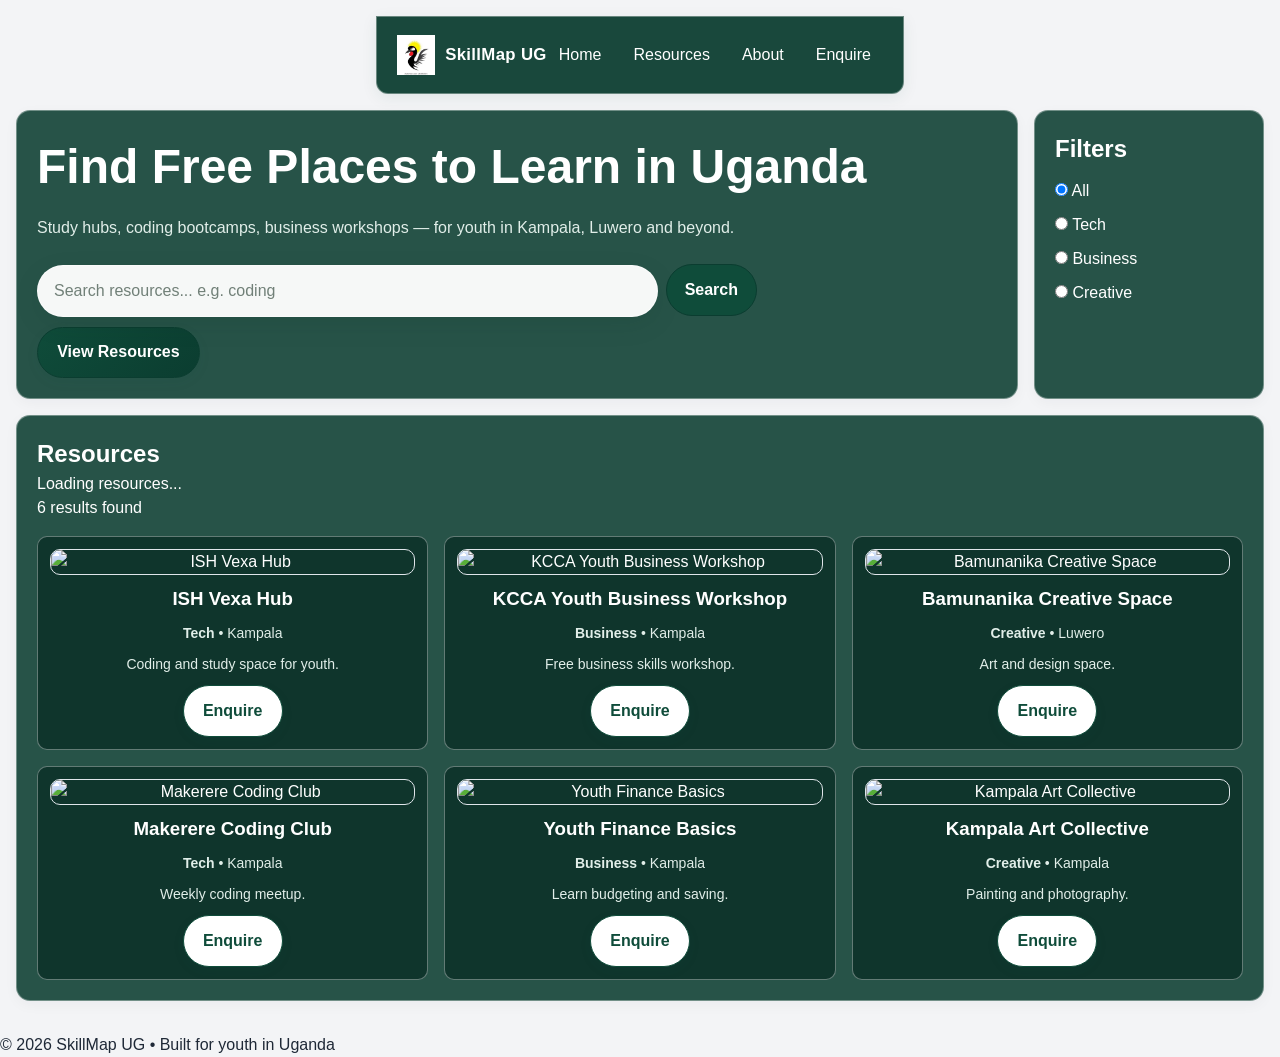
==== commit 962b0129: "Week 4: Load from resources.json + loading/error/empty states + safe rendering" ====
--- a/index.html
+++ b/index.html
@@ -60,10 +60,12 @@
 
     <section class="resources" id="resources">
       <h2>Resources</h2>
-      <p id="result-count" aria-live="polite">3 results found</p>
+      <div id="status" aria-live="polite"></div>
+      <p id="result-count" aria-live="polite">3 res
       <p id="no-results" hidden>No resources found. Try another filter or clear search.</p>
-
-      <div class="cards">
+<button id="retry-btn" hidden>Retry</button>
+  
+<div class="cards" id="cards"></div>
         <!-- Cards are rendered by script.js from sample data -->
       </div>
     </section>
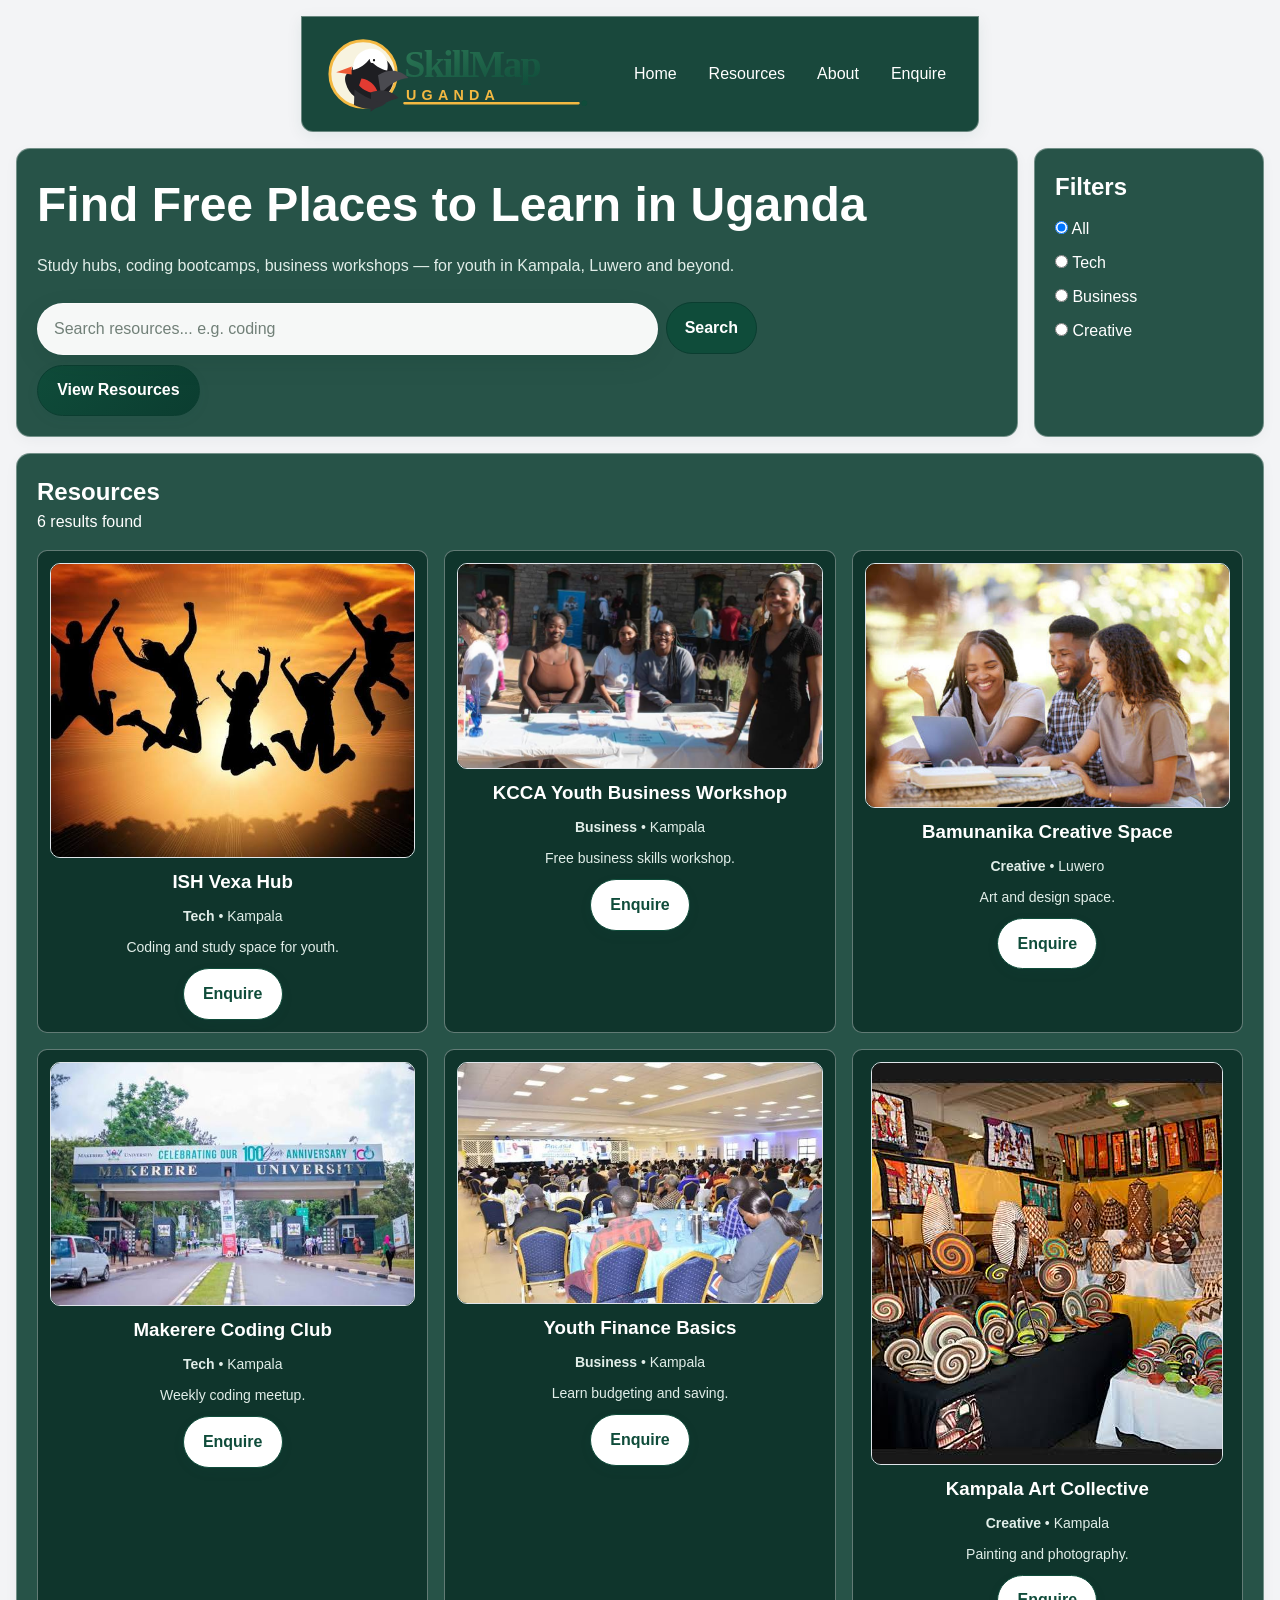
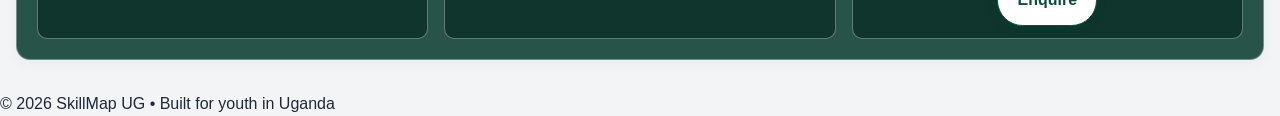
==== commit 724fcd17: "Add Week 4 README" ====
--- a/index.html
+++ b/index.html
@@ -16,7 +16,7 @@
 <div class="page">
 
   <header>
-    <a href="index.html" class="logo"><img src="assets/skillmaplogo.jpg" alt=""><span>SkillMap UG</span></a>
+    <a href="index.html" class="logo" aria-label="SkillMap UG home"><img src="assets/skillmap-wordmark.svg" alt="SkillMap Uganda"></a>
     <button class="menu-btn" aria-expanded="false" aria-controls="main-menu">Menu</button>
     <nav>
       <ul id="main-menu">
--- a/style-wireframe.css
+++ b/style-wireframe.css
@@ -1,5 +1,5 @@
 :root{--main:#0f4c3a;--main-dark:#0b3d30;--light:#eef5f1;--white:#fff;--text:#1f2937;--line:#dfe5ea;--gap:16px;--padding:20px;--radius:14px}*{box-sizing:border-box;margin:0;padding:0}html{scroll-behavior:smooth}body{font-family:Arial,sans-serif;color:var(--text);line-height:1.5;background:linear-gradient(rgba(243,244,246,.18),rgba(237,243,239,.18)),url("assets/background.jpg") center/cover fixed}a{text-decoration:none}img{max-width:100%;height:auto;display:block}button,input,textarea,select{font:inherit}a:focus-visible,button:focus-visible,input:focus-visible,textarea:focus-visible,select:focus-visible{outline:3px solid #ff6b35;outline-offset:2px}
-header{grid-area:header;max-width:1440px;margin:0 auto;padding:14px var(--padding);position:sticky;top:0;z-index:30;display:flex;align-items:center;justify-content:space-between;background:rgba(11,61,48,.94);border:1px solid rgba(255,255,255,.35);border-bottom-left-radius:12px;border-bottom-right-radius:12px;box-shadow:0 4px 16px rgba(15,76,58,.08)}.logo{color:var(--white);font-weight:700;letter-spacing:.02em}header nav ul{display:flex;align-items:center;gap:8px;list-style:none}header nav a{display:block;color:var(--white);padding:8px 12px;border-radius:999px}header nav a:hover,header nav a:focus-visible{background:var(--light);color:var(--main)}.menu-btn{display:none;border:1px solid var(--line);border-radius:10px;padding:8px 12px;background:var(--white);color:var(--text);cursor:pointer}
+header{grid-area:header;max-width:1440px;margin:0 auto;padding:14px var(--padding);position:sticky;top:0;z-index:30;display:flex;align-items:center;justify-content:space-between;background:rgba(11,61,48,.94);border:1px solid rgba(255,255,255,.35);border-bottom-left-radius:12px;border-bottom-right-radius:12px;box-shadow:0 4px 16px rgba(15,76,58,.08)}.logo{color:var(--white);font-weight:700;letter-spacing:.02em;display:inline-flex;align-items:center;gap:6px;text-decoration:none}.logo img{width:300px;height:86px;object-fit:contain;border-radius:0;box-shadow:none}.logo span{font-family:Georgia,'Times New Roman',serif;font-size:1.35rem;font-weight:700;letter-spacing:-.02em;line-height:1}header nav ul{display:flex;align-items:center;gap:8px;list-style:none}header nav a{display:block;color:var(--white);padding:8px 12px;border-radius:999px}header nav a:hover,header nav a:focus-visible{background:var(--light);color:var(--main)}.menu-btn{display:none;border:1px solid var(--line);border-radius:10px;padding:8px 12px;background:var(--white);color:var(--text);cursor:pointer}
 .page{max-width:1440px;margin:0 auto;padding:var(--gap);display:grid;grid-template-columns:minmax(0,1fr) 230px;grid-template-areas:"header header" "hero filters" "resources resources" "footer footer";gap:var(--gap)}.page>main{display:contents}.hero,.filters,.resources,.page>footer{color:var(--white);background:rgba(11,61,48,.88);border:1px solid rgba(255,255,255,.35);border-radius:var(--radius);box-shadow:0 4px 14px rgba(17,24,39,.04)}.hero{grid-area:hero;padding:var(--padding)}.hero h1{margin-bottom:10px;font-size:clamp(2rem,4vw,3rem)}.hero p{margin:12px 0;color:#e1eee9;line-height:1.6}.filters{grid-area:filters;padding:var(--padding)}.filters h2{margin-bottom:12px}.filters label{display:block;margin:10px 0;color:var(--white)}.resources{grid-area:resources;padding:var(--padding)}.cards{display:grid;grid-template-columns:repeat(3,minmax(0,1fr));gap:var(--gap);margin-top:16px}.card{padding:12px;text-align:center;color:var(--white);background:rgba(5,39,31,.68);border:1px solid rgba(255,255,255,.35);border-radius:10px}.card img{margin:0 auto 10px;border:1px solid var(--line);border-radius:10px}.card h3{margin-bottom:8px}.card p{margin:10px 0;color:#e1eee9;font-size:14px}.page>footer{grid-area:footer;padding:18px;text-align:center}
 .btn,button.btn{display:inline-flex;align-items:center;justify-content:center;gap:8px;padding:.8rem 1.2rem;border:1px solid var(--main);border-radius:999px;background:var(--white);color:var(--main);font-weight:700;cursor:pointer;box-shadow:0 4px 12px rgba(15,76,58,.08);transition:.18s ease}.btn:hover,button.btn:hover{transform:translateY(-1px);box-shadow:0 8px 18px rgba(15,76,58,.12)}.btn-main,button.btn-main{background:linear-gradient(135deg,var(--main),var(--main-dark));color:var(--white);border-color:var(--main-dark)}
 .search-box{position:relative;max-width:720px}.search-icon{position:absolute;left:17px;top:27px;width:20px;height:20px;color:var(--main);transform:translateY(-50%);z-index:2;pointer-events:none}.search-box #search-input{width:100%;height:52px;margin:12px 0 10px;padding:0 82px 0 48px;border:1px solid rgba(255,255,255,.48);border-radius:999px;background:rgba(255,255,255,.96);color:#17231f;font-size:16px;box-shadow:0 8px 24px rgba(6,48,37,.12);appearance:none}.search-box #search-input::-webkit-search-cancel-button{display:none}.search-box #search-input::placeholder{color:#718078}.search-box #search-input:focus{border-color:#ff8c00;background:#fff;box-shadow:0 0 0 4px rgba(255,140,0,.18),0 10px 28px rgba(6,48,37,.16);outline:none}.search-shortcut{position:absolute;right:16px;top:27px;min-width:27px;height:27px;display:grid;place-items:center;transform:translateY(-50%);border:1px solid #d7dfdb;border-bottom-width:3px;border-radius:7px;background:#f4f7f5;color:#66736d;font:700 13px/1 Arial,sans-serif;pointer-events:none}.search-clear{position:absolute;right:12px;top:27px;width:34px;height:34px;padding:7px;transform:translateY(-50%);border:0;border-radius:50%;background:#edf3f0;color:#405149;cursor:pointer;z-index:3}.search-clear:not([hidden])+.search-shortcut{display:none}.search-clear:hover{background:#dde8e3}.search-clear svg{width:100%;height:100%}
@@ -11,6 +11,3 @@
 .search-box #search-input{margin:12px 0 10px;padding:0 16px}
 .search-submit{min-height:52px;padding:0 18px;border:1px solid var(--main-dark);border-radius:999px;background:var(--main);color:var(--white);font-weight:700;cursor:pointer}
 .search-submit:hover,.search-submit:focus-visible{background:var(--main-dark)}
-.logo{display:inline-flex;align-items:center;gap:10px;text-decoration:none}
-.logo img{width:38px;height:48px;object-fit:contain;border-radius:4px}
-.logo span{font-size:1.05rem;font-weight:700;letter-spacing:.02em}
